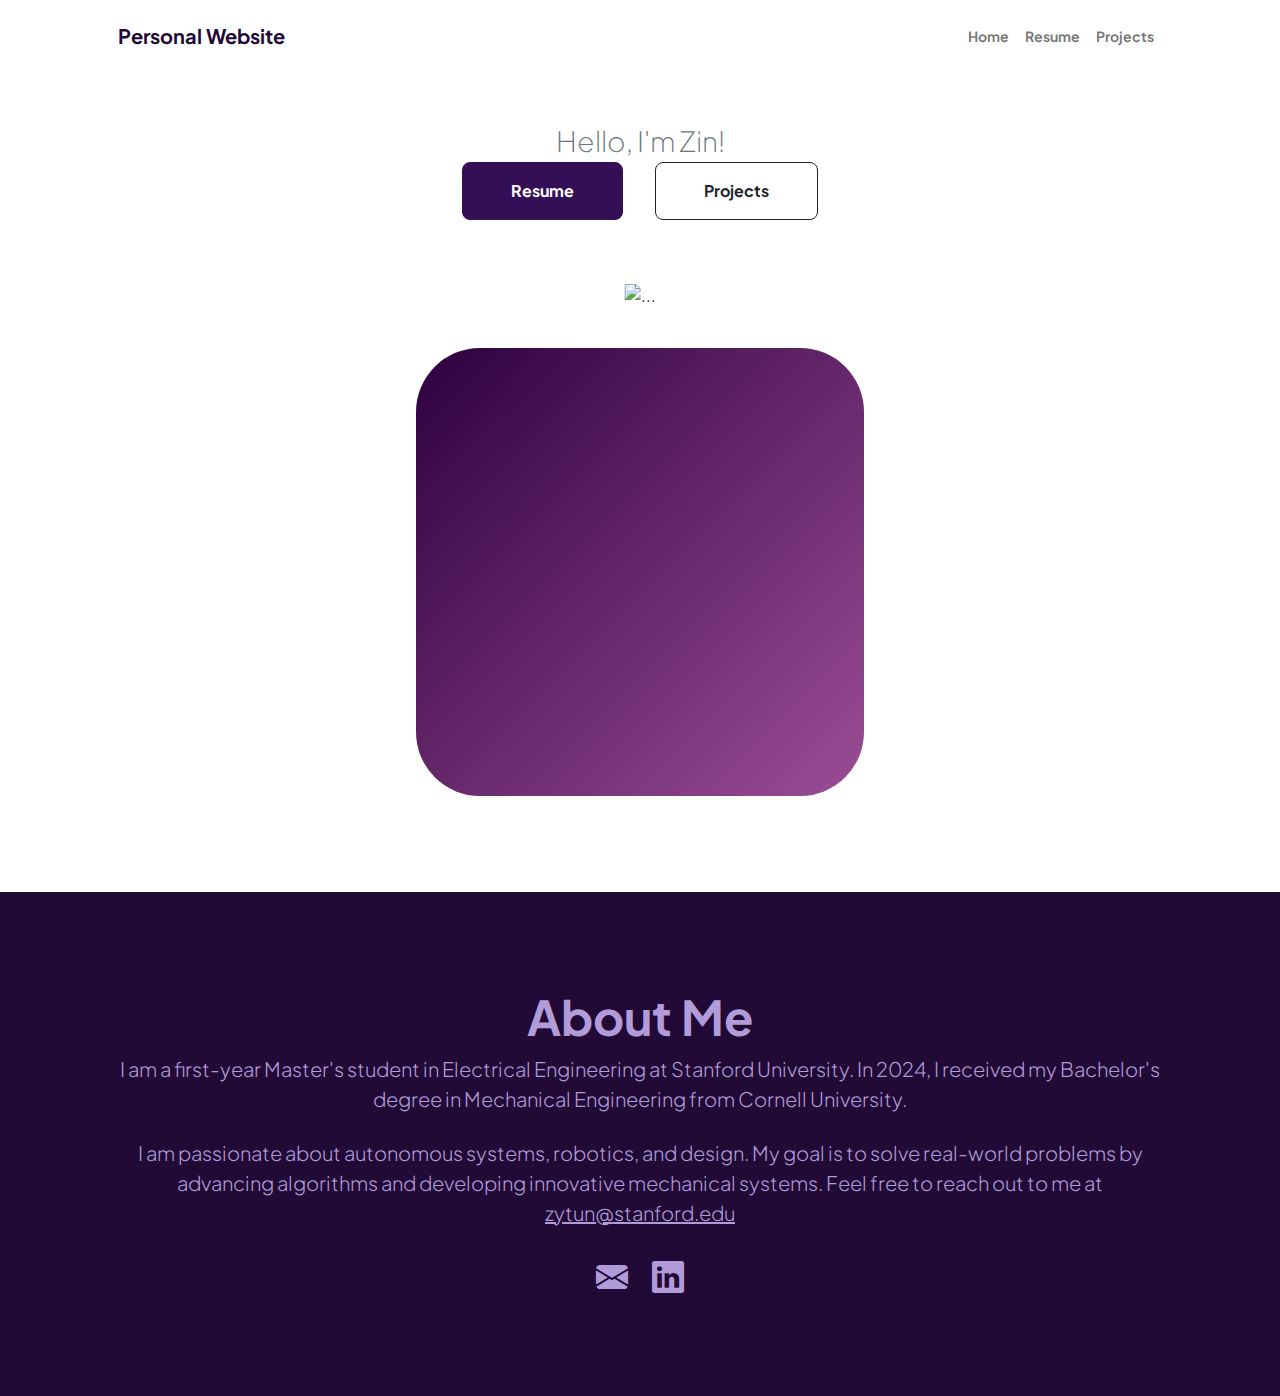
==== index.html @ cc787b0e "image" ====
<!DOCTYPE html>
<html lang="en">
    <head>
        <meta charset="utf-8" />
        <meta name="viewport" content="width=device-width, initial-scale=1, shrink-to-fit=no" />
        <meta name="description" content="" />
        <meta name="author" content="" />
        <title>Zin Yamin Tun's Project Website</title>
        <!-- Favicon-->
        <link rel="icon" type="image/x-icon" href="assets/favicon.ico" />
        <!-- Custom Google font-->
        <link rel="preconnect" href="https://fonts.googleapis.com" />
        <link rel="preconnect" href="https://fonts.gstatic.com" crossorigin />
        <link href="https://fonts.googleapis.com/css2?family=Plus+Jakarta+Sans:wght@100;200;300;400;500;600;700;800;900&amp;display=swap" rel="stylesheet" />
        <!-- Bootstrap icons-->
        <link href="https://cdn.jsdelivr.net/npm/bootstrap-icons@1.8.1/font/bootstrap-icons.css" rel="stylesheet" />
        <!-- Core theme CSS (includes Bootstrap)-->
        <link href="css/styles.css" rel="stylesheet" />
    </head>
    <body class="d-flex flex-column h-100">
        <main class="flex-shrink-0">
            <!-- Navigation-->
            <nav class="navbar navbar-expand-lg navbar-light bg-white py-3">
                <div class="container px-5">
                    <a class="navbar-brand" href="index.html"><span class="fw-bolder text-primary">Personal Website</span></a>
                    <button class="navbar-toggler" type="button" data-bs-toggle="collapse" data-bs-target="#navbarSupportedContent" aria-controls="navbarSupportedContent" aria-expanded="false" aria-label="Toggle navigation"><span class="navbar-toggler-icon"></span></button>
                    <div class="collapse navbar-collapse" id="navbarSupportedContent">
                        <ul class="navbar-nav ms-auto mb-2 mb-lg-0 small fw-bolder">
                            <li class="nav-item"><a class="nav-link" href="index.html">Home</a></li>
                            <li class="nav-item"><a class="nav-link" href="resume.html">Resume</a></li>
                            <li class="nav-item"><a class="nav-link" href="projects.html">Projects</a></li>
                            <!-- <li class="nav-item"><a class="nav-link" href="contact.html">Contact</a></li> -->
                        </ul>
                    </div>
                </div>
            </nav>
            <!-- Header-->
            <header class="py-5">
                <div class="container px-5 pb-5">
                    <div class="row gx-5 align-items-center">
                        <div class="col-xxl-5">
                            <!-- Header text content-->
                            <div class="text-center text-xxl-start">
                                <!-- <div class="badge bg-gradient-primary-to-secondary text-white mb-4"><div class="text-uppercase">Design &middot; Development &middot; Marketing</div></div> -->
                                <div class="fs-3 fw-light text-muted">Hello, I'm Zin!</div>
                                <!-- <h1 class="display-3 fw-bolder mb-5"><span class="text-gradient d-inline">Get online and grow fast</span></h1> -->
                                <div class="d-grid gap-3 d-sm-flex justify-content-sm-center justify-content-xxl-start mb-3">
                                    <a class="btn btn-primary btn-lg px-5 py-3 me-sm-3 fs-6 fw-bolder" href="resume.html">Resume</a>
                                    <a class="btn btn-outline-dark btn-lg px-5 py-3 fs-6 fw-bolder" href="projects.html">Projects</a>
                                </div>
                            </div>
                        </div>
                        <div class="col-xxl-7">
                            <!-- Header profile picture-->
                            <div class="d-flex justify-content-center mt-5 mt-xxl-0">
                                <div class="profile bg-gradient-primary-to-secondary">
                                    <!-- TIP: For best results, use a photo with a transparent background like the demo example below-->
                                    <!-- Watch a tutorial on how to do this on YouTube (link)-->
                                    <img class="profile-img" src="assets/profile.jpg" alt="..." />
                                </div>
                            </div>                            
                        </div>
                    </div>
                </div>
            </header>
            <!-- About Section-->
            <section class="bg-purple py-5">
                <div class="container px-5">
                    <div class="row gx-5 justify-content-center">
                        <div class="col-xxl-8">
                            <div class="text-center my-5">
                                <h2 class="display-5 fw-bolder"><span class="text-light-purple d-inline">About Me</span></h2>
                                <p class="lead text-light-purple mb-4">I am a first-year Master's student in Electrical Engineering at Stanford University.
                                     In 2024, I received my Bachelor's degree in Mechanical Engineering from Cornell University.</p>
                                <p class="lead text-light-purple mb-4">I am passionate about autonomous systems, robotics, and design. My goal is to solve real-world problems
                                     by advancing algorithms and developing innovative mechanical systems. Feel free to reach out to me at
                                     <a href="mailto:zytun@stanford.edu" class="text-light-purple">zytun@stanford.edu</a></p>
                                <div class="d-flex justify-content-center fs-2 gap-4">
                                    <!-- <a class="text-gradient" href="#!"><i class="bi bi-twitter"></i></a> -->
                                    <a class="text-light-purple" href="mailto:zytun@stanford.edu"><i class="bi bi-envelope-fill"></i></a>
                                    <a class="text-light-purple" href="#!"><i class="bi bi-linkedin"></i></a>
                                    <!-- <a class="text-gradient" href="#!"><i class="bi bi-github"></i></a> -->
                                </div>
                            </div>
                        </div>
                    </div>
                </div>
            </section>
        </main>
        <!-- Footer-->
        <!-- <footer class="bg-white py-4 mt-auto">
            <div class="container px-5">
                <div class="row align-items-center justify-content-between flex-column flex-sm-row">
                    <div class="col-auto"><div class="small m-0">Copyright &copy; Your Website 2023</div></div>
                    <div class="col-auto">
                        <a class="small" href="#!">Privacy</a>
                        <span class="mx-1">&middot;</span>
                        <a class="small" href="#!">Terms</a>
                        <span class="mx-1">&middot;</span>
                        <a class="small" href="#!">Contact</a>
                    </div>
                </div>
            </div>
        </footer> -->
        <!-- Bootstrap core JS-->
        <script src="https://cdn.jsdelivr.net/npm/bootstrap@5.2.3/dist/js/bootstrap.bundle.min.js"></script>
        <!-- Core theme JS-->
        <script src="js/scripts.js"></script>
    </body>
</html>
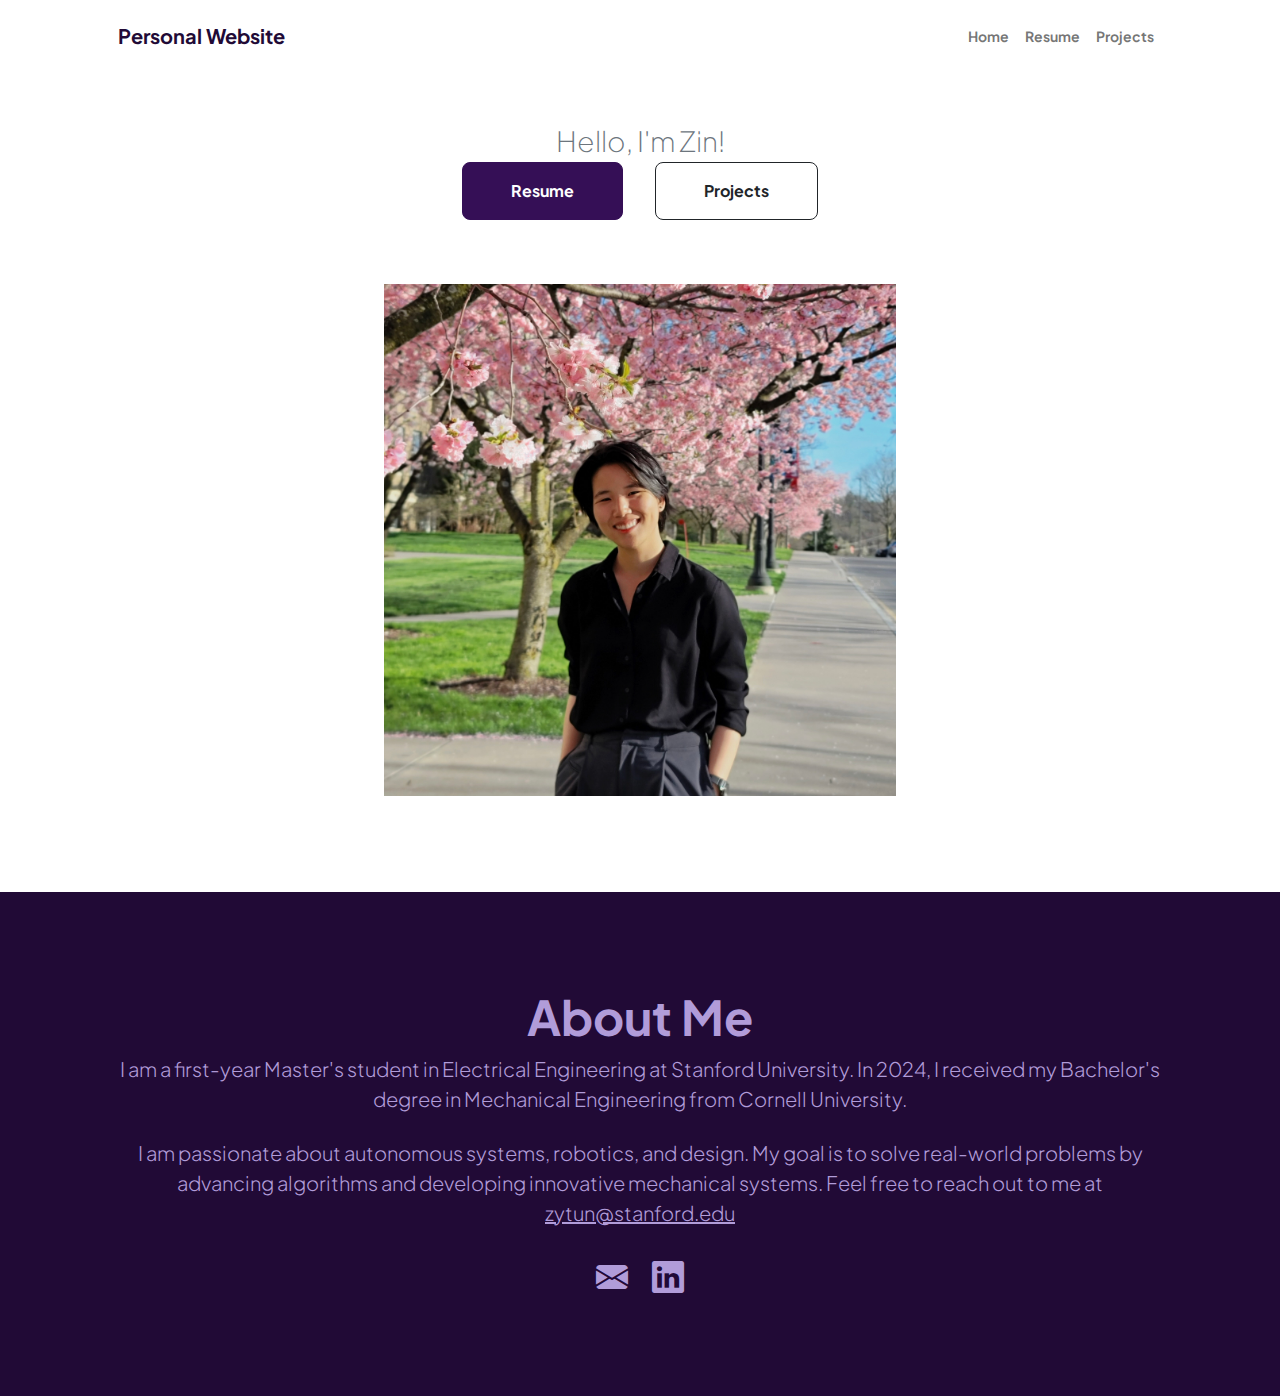
==== commit 9cae625f: "image" ====
--- a/index.html
+++ b/index.html
@@ -56,7 +56,7 @@
                                 <div class="profile bg-gradient-primary-to-secondary">
                                     <!-- TIP: For best results, use a photo with a transparent background like the demo example below-->
                                     <!-- Watch a tutorial on how to do this on YouTube (link)-->
-                                    <img class="profile-img" src="assets/profile.jpg" alt="..." />
+                                    <img class="profile-img" src="assets/profile.jpeg" alt="..." />
                                 </div>
                             </div>                            
                         </div>
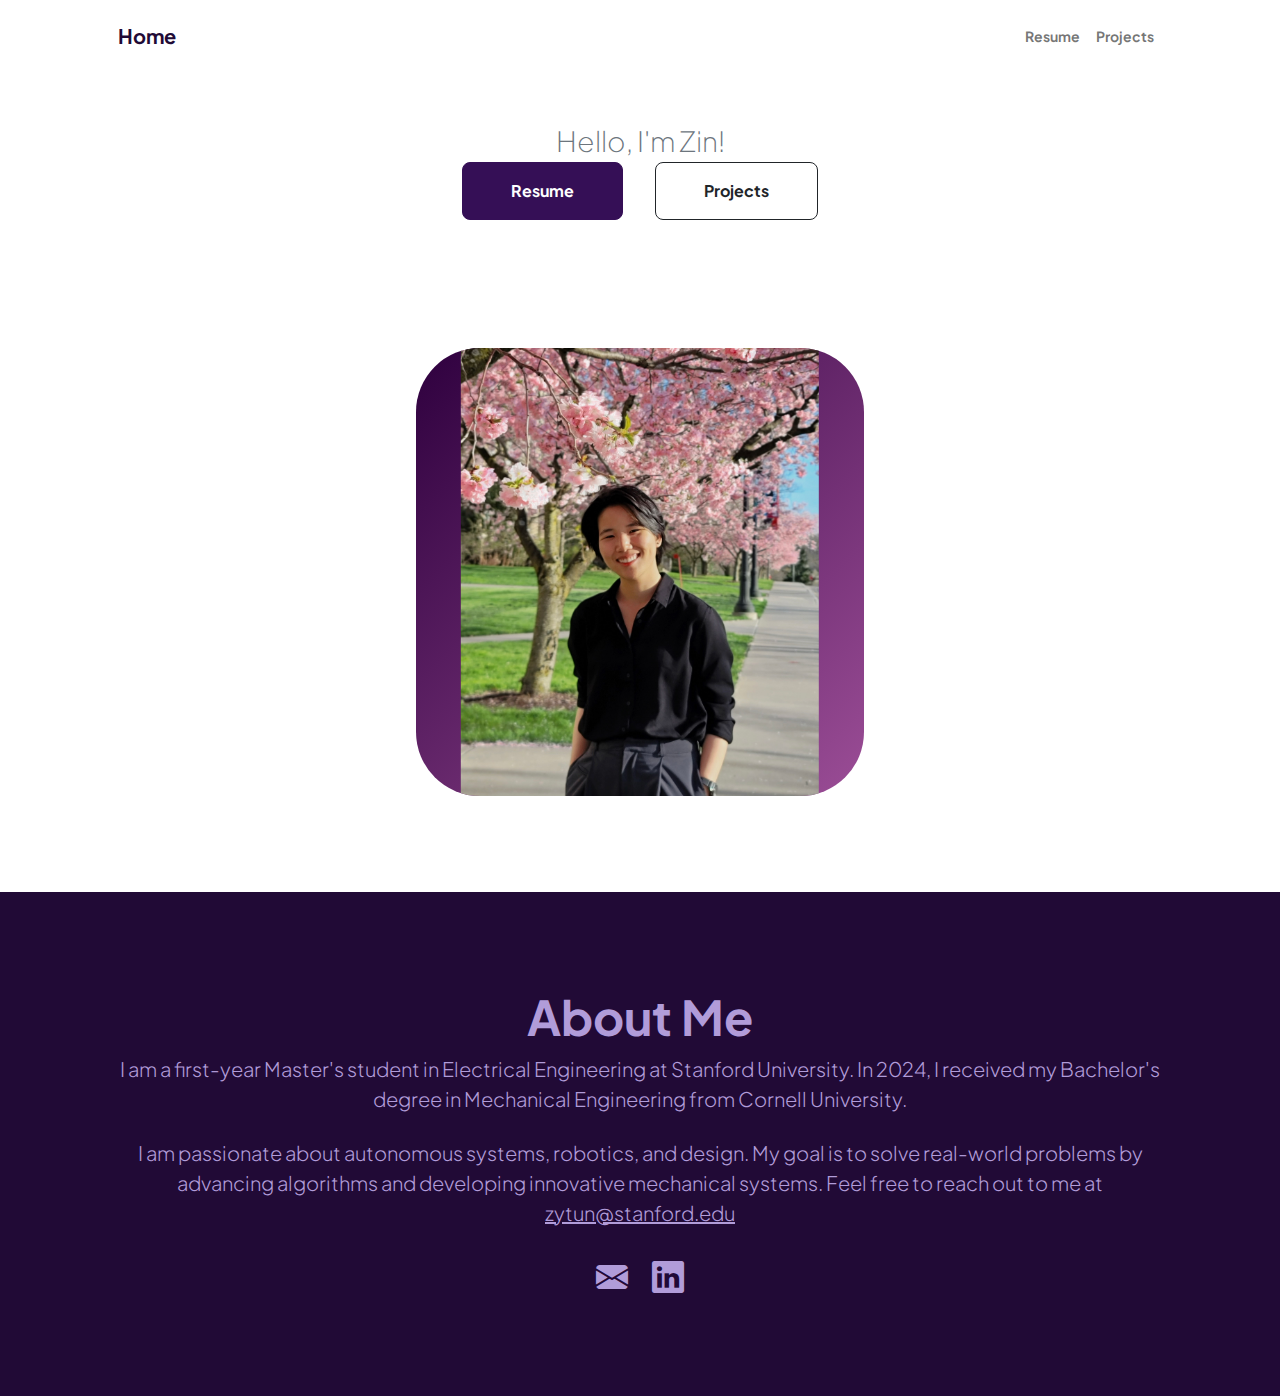
==== commit fd58ae30: "image" ====
--- a/index.html
+++ b/index.html
@@ -22,11 +22,11 @@
             <!-- Navigation-->
             <nav class="navbar navbar-expand-lg navbar-light bg-white py-3">
                 <div class="container px-5">
-                    <a class="navbar-brand" href="index.html"><span class="fw-bolder text-primary">Personal Website</span></a>
+                    <a class="navbar-brand" href="index.html"><span class="fw-bolder text-primary">Home</span></a>
                     <button class="navbar-toggler" type="button" data-bs-toggle="collapse" data-bs-target="#navbarSupportedContent" aria-controls="navbarSupportedContent" aria-expanded="false" aria-label="Toggle navigation"><span class="navbar-toggler-icon"></span></button>
                     <div class="collapse navbar-collapse" id="navbarSupportedContent">
                         <ul class="navbar-nav ms-auto mb-2 mb-lg-0 small fw-bolder">
-                            <li class="nav-item"><a class="nav-link" href="index.html">Home</a></li>
+                            <!-- <li class="nav-item"><a class="nav-link" href="index.html">Home</a></li> -->
                             <li class="nav-item"><a class="nav-link" href="resume.html">Resume</a></li>
                             <li class="nav-item"><a class="nav-link" href="projects.html">Projects</a></li>
                             <!-- <li class="nav-item"><a class="nav-link" href="contact.html">Contact</a></li> -->
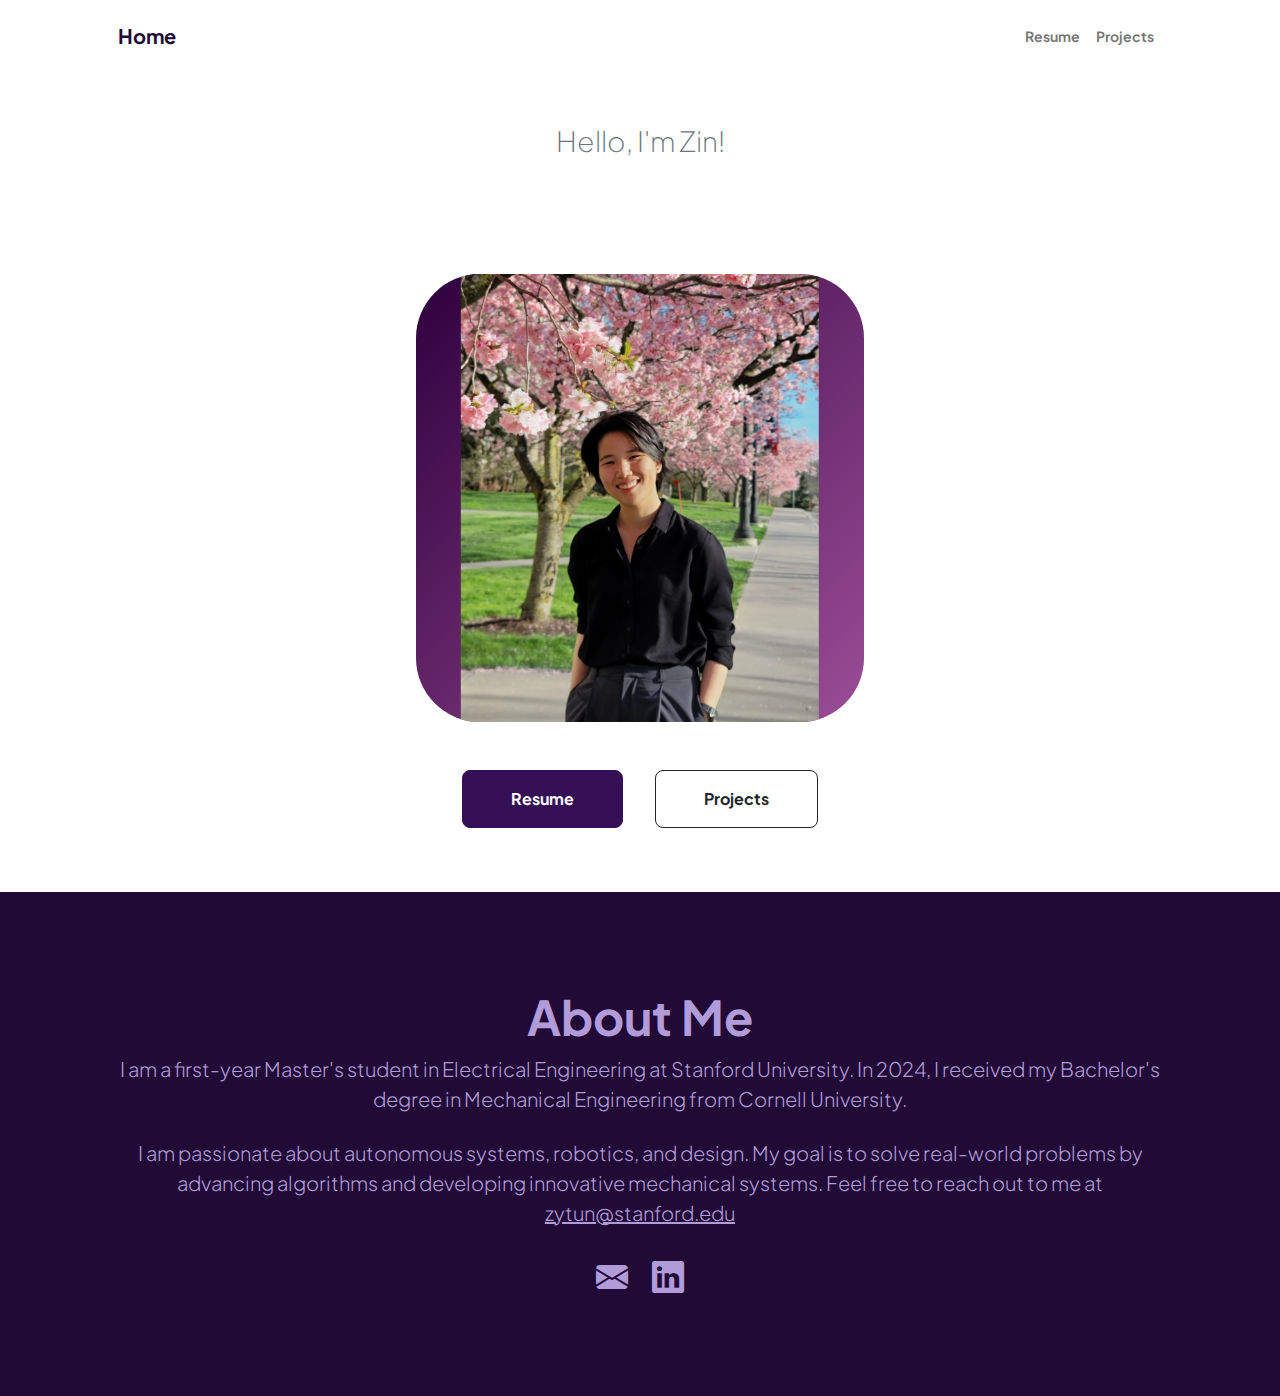
==== commit 32054da9: "image" ====
--- a/index.html
+++ b/index.html
@@ -44,10 +44,6 @@
                                 <!-- <div class="badge bg-gradient-primary-to-secondary text-white mb-4"><div class="text-uppercase">Design &middot; Development &middot; Marketing</div></div> -->
                                 <div class="fs-3 fw-light text-muted">Hello, I'm Zin!</div>
                                 <!-- <h1 class="display-3 fw-bolder mb-5"><span class="text-gradient d-inline">Get online and grow fast</span></h1> -->
-                                <div class="d-grid gap-3 d-sm-flex justify-content-sm-center justify-content-xxl-start mb-3">
-                                    <a class="btn btn-primary btn-lg px-5 py-3 me-sm-3 fs-6 fw-bolder" href="resume.html">Resume</a>
-                                    <a class="btn btn-outline-dark btn-lg px-5 py-3 fs-6 fw-bolder" href="projects.html">Projects</a>
-                                </div>
                             </div>
                         </div>
                         <div class="col-xxl-7">
@@ -61,6 +57,10 @@
                             </div>                            
                         </div>
                     </div>
+                </div>
+                <div class="d-grid gap-3 d-sm-flex justify-content-sm-center justify-content-xxl-start mb-3">
+                    <a class="btn btn-primary btn-lg px-5 py-3 me-sm-3 fs-6 fw-bolder" href="resume.html">Resume</a>
+                    <a class="btn btn-outline-dark btn-lg px-5 py-3 fs-6 fw-bolder" href="projects.html">Projects</a>
                 </div>
             </header>
             <!-- About Section-->
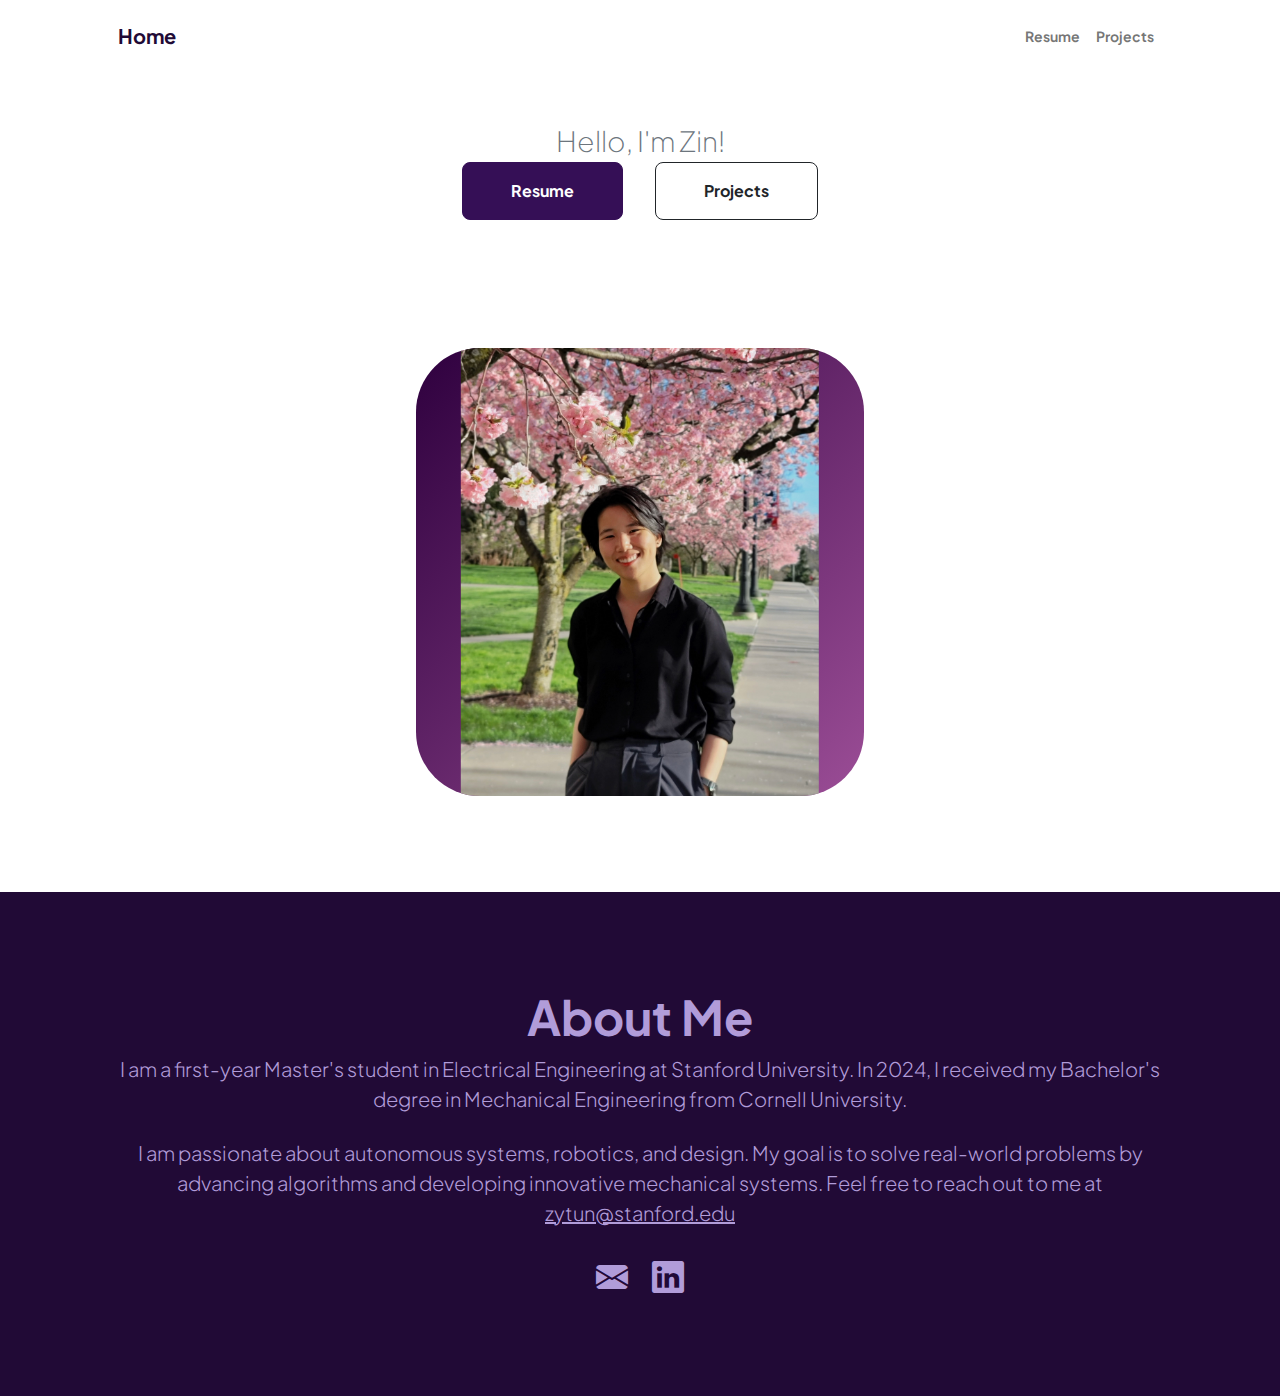
==== commit 455dc4e6: "image" ====
--- a/index.html
+++ b/index.html
@@ -44,6 +44,10 @@
                                 <!-- <div class="badge bg-gradient-primary-to-secondary text-white mb-4"><div class="text-uppercase">Design &middot; Development &middot; Marketing</div></div> -->
                                 <div class="fs-3 fw-light text-muted">Hello, I'm Zin!</div>
                                 <!-- <h1 class="display-3 fw-bolder mb-5"><span class="text-gradient d-inline">Get online and grow fast</span></h1> -->
+                                <div class="d-grid gap-3 d-sm-flex justify-content-sm-center justify-content-xxl-start mb-3">
+                                    <a class="btn btn-primary btn-lg px-5 py-3 me-sm-3 fs-6 fw-bolder" href="resume.html">Resume</a>
+                                    <a class="btn btn-outline-dark btn-lg px-5 py-3 fs-6 fw-bolder" href="projects.html">Projects</a>
+                                </div>
                             </div>
                         </div>
                         <div class="col-xxl-7">
@@ -57,10 +61,6 @@
                             </div>                            
                         </div>
                     </div>
-                </div>
-                <div class="d-grid gap-3 d-sm-flex justify-content-sm-center justify-content-xxl-start mb-3">
-                    <a class="btn btn-primary btn-lg px-5 py-3 me-sm-3 fs-6 fw-bolder" href="resume.html">Resume</a>
-                    <a class="btn btn-outline-dark btn-lg px-5 py-3 fs-6 fw-bolder" href="projects.html">Projects</a>
                 </div>
             </header>
             <!-- About Section-->
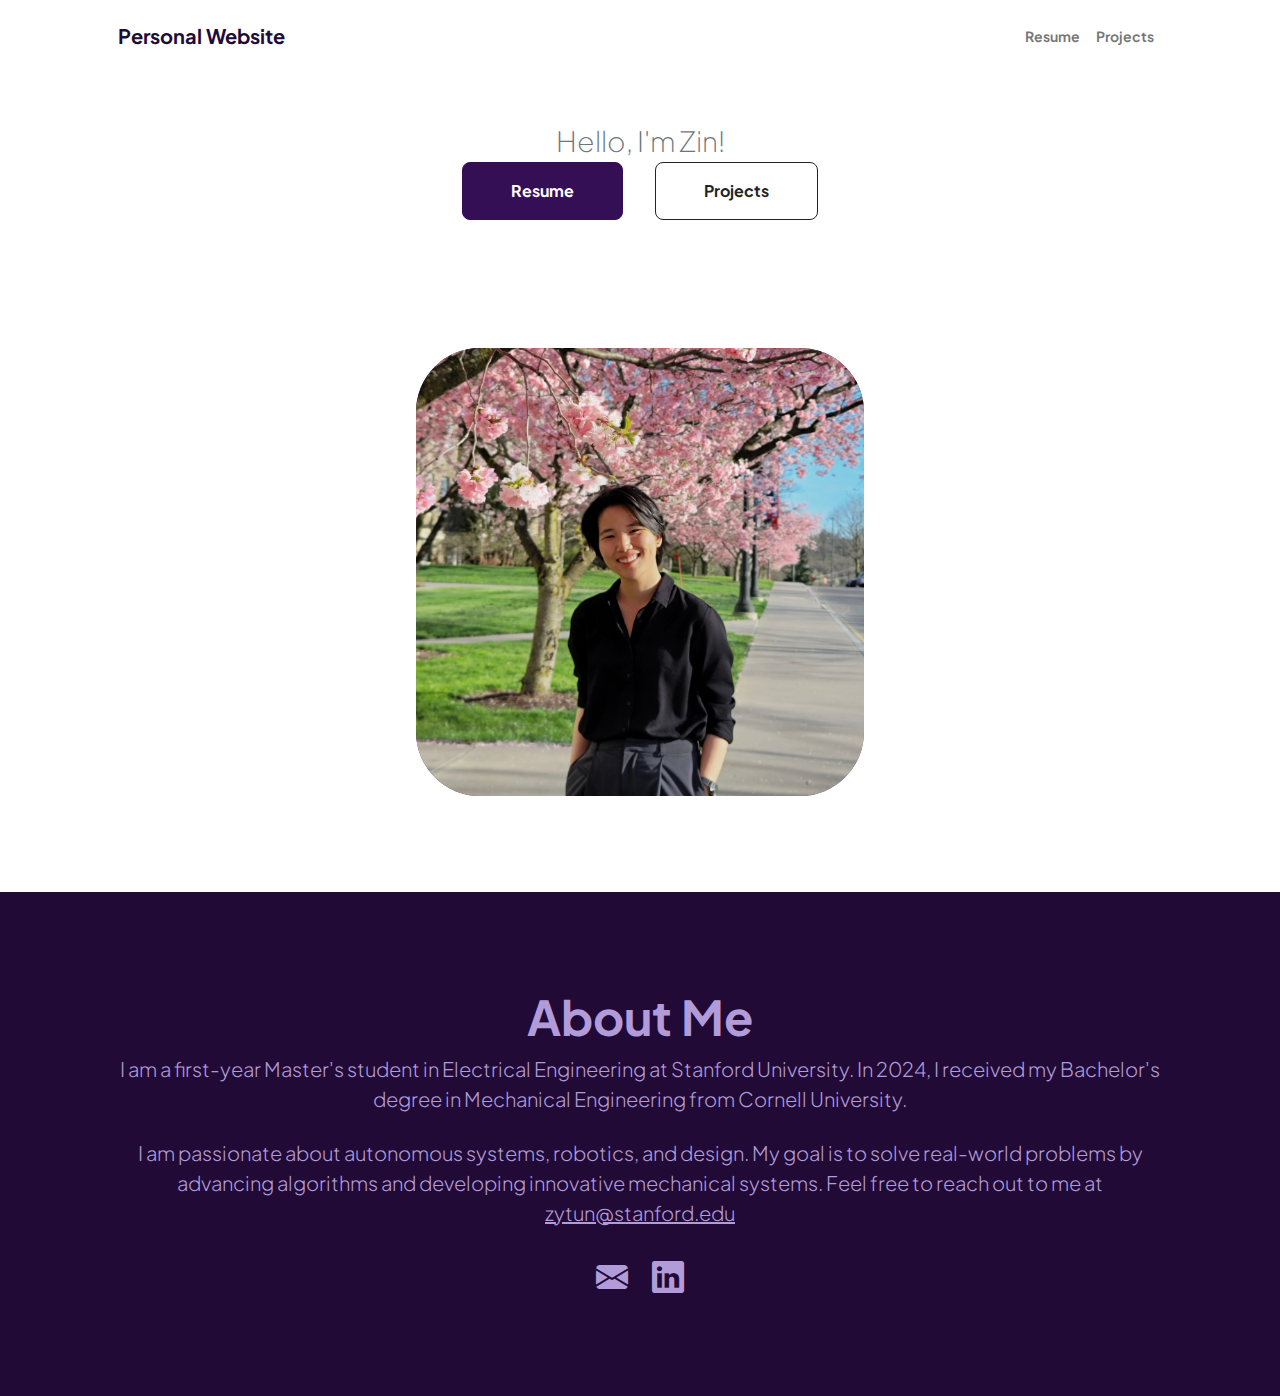
==== commit bd389faf: "image" ====
--- a/index.html
+++ b/index.html
@@ -22,7 +22,7 @@
             <!-- Navigation-->
             <nav class="navbar navbar-expand-lg navbar-light bg-white py-3">
                 <div class="container px-5">
-                    <a class="navbar-brand" href="index.html"><span class="fw-bolder text-primary">Home</span></a>
+                    <a class="navbar-brand" href="index.html"><span class="fw-bolder text-primary">Personal Website</span></a>
                     <button class="navbar-toggler" type="button" data-bs-toggle="collapse" data-bs-target="#navbarSupportedContent" aria-controls="navbarSupportedContent" aria-expanded="false" aria-label="Toggle navigation"><span class="navbar-toggler-icon"></span></button>
                     <div class="collapse navbar-collapse" id="navbarSupportedContent">
                         <ul class="navbar-nav ms-auto mb-2 mb-lg-0 small fw-bolder">
